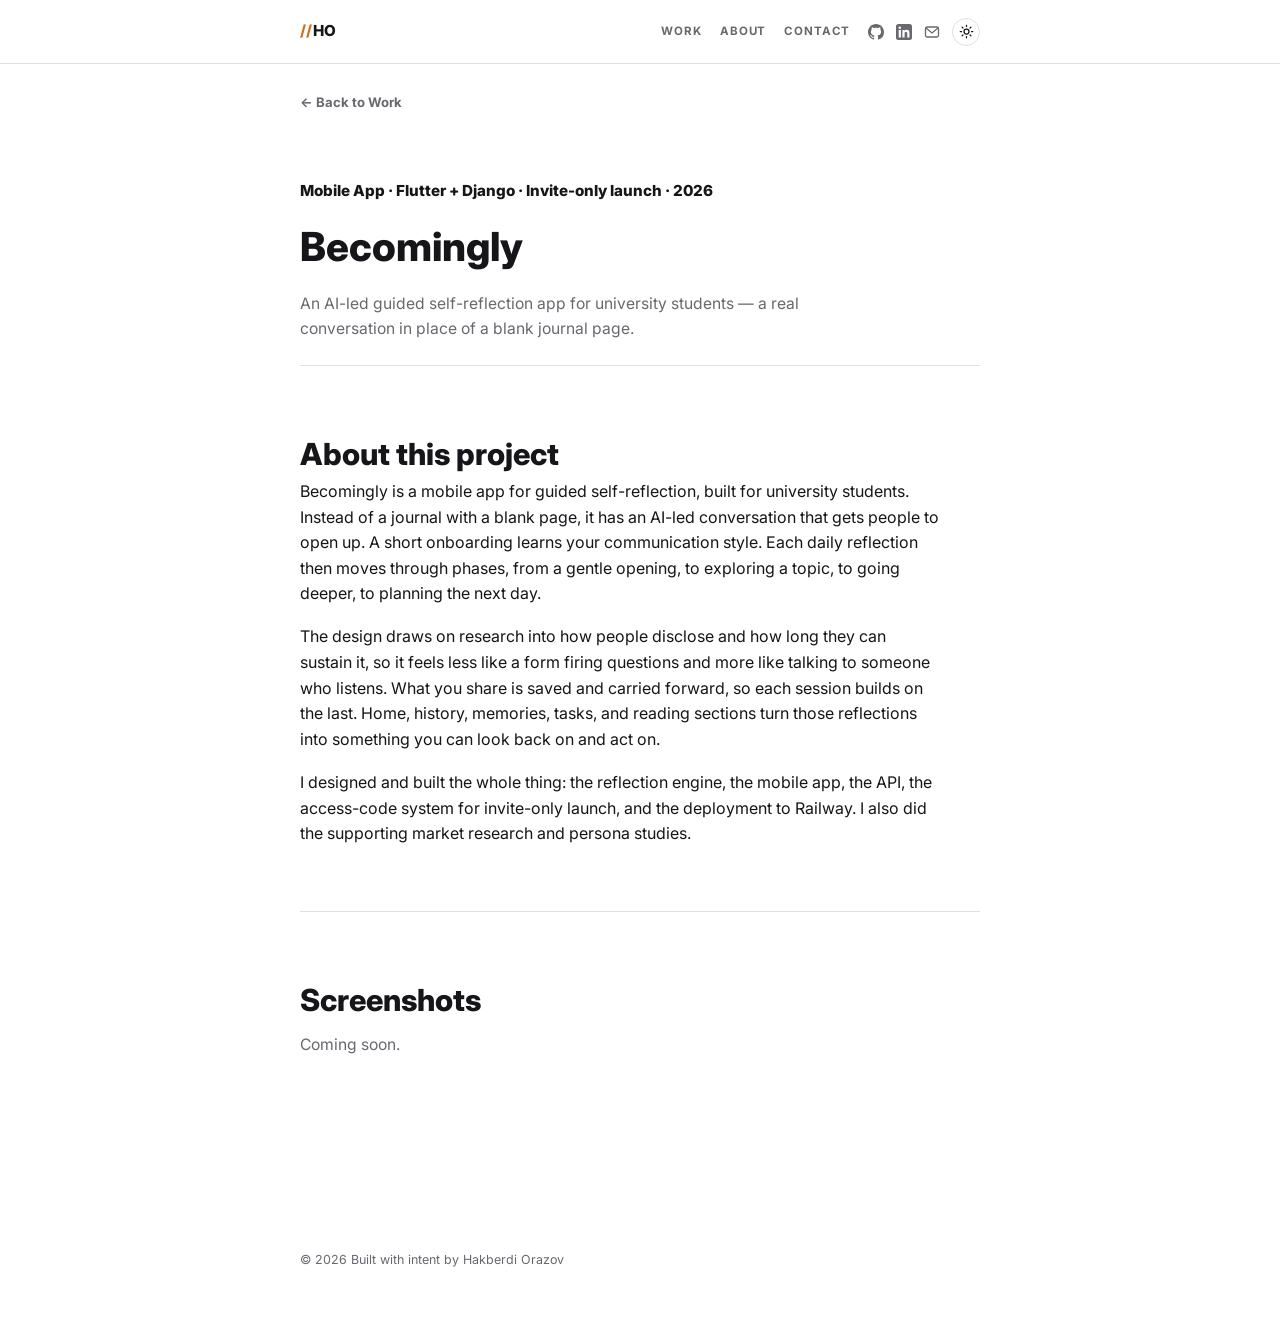
==== work/becomingly.html @ d102b822 "Add dedicated detail pages for each Work entry Replaces the full bullet-list timeline items with a s" ====
<!DOCTYPE html>
<html lang="en">
<head>
  <meta charset="UTF-8" />
  <meta name="viewport" content="width=device-width, initial-scale=1.0" />
  <title>Becomingly — Hakberdi Orazov</title>
  <meta name="description" content="Becomingly: an AI-led guided self-reflection app for university students, built by Hakberdi Orazov." />
  <link rel="icon" type="image/svg+xml" href="../assets/img/favicon.svg" />
  <link rel="alternate icon" href="../assets/img/favicon.png" />
  <link rel="apple-touch-icon" href="../assets/img/favicon.png" />
  <link rel="preconnect" href="https://fonts.googleapis.com" />
  <link rel="preconnect" href="https://fonts.gstatic.com" crossorigin />
  <link href="https://fonts.googleapis.com/css2?family=Inter:wght@400;500;600;700;800&display=swap" rel="stylesheet" />
  <link rel="stylesheet" href="../assets/css/style.css?v=5" />
  <script>
    (function () {
      var saved = localStorage.getItem("theme");
      var theme = saved || (window.matchMedia("(prefers-color-scheme: light)").matches ? "light" : "dark");
      document.documentElement.setAttribute("data-theme", theme);
    })();
  </script>
</head>
<body>

  <header class="site-nav">
    <div class="site-nav__inner">
      <a href="../index.html#top" class="card__logo"><span>//</span>HO</a>
      <div class="card__nav-right">
        <nav class="card__nav-links">
          <a href="../index.html#work">Work</a>
          <a href="../index.html#about">About</a>
          <a href="../index.html#contact">Contact</a>
        </nav>
        <div class="card__nav-icons">
          <a href="https://github.com/Hakberdi11" target="_blank" rel="noopener" aria-label="GitHub">
            <svg width="16" height="16" viewBox="0 0 16 16" fill="currentColor"><path d="M8 0C3.58 0 0 3.58 0 8c0 3.54 2.29 6.53 5.47 7.59.4.07.55-.17.55-.38 0-.19-.01-.82-.01-1.49-2.01.37-2.53-.49-2.69-.94-.09-.23-.48-.94-.82-1.13-.28-.15-.68-.52-.01-.53.63-.01 1.08.58 1.23.82.72 1.21 1.87.87 2.33.66.07-.52.28-.87.51-1.07-1.78-.2-3.64-.89-3.64-3.95 0-.87.31-1.59.82-2.15-.08-.2-.36-1.02.08-2.12 0 0 .67-.21 2.2.82.64-.18 1.32-.27 2-.27.68 0 1.36.09 2 .27 1.53-1.04 2.2-.82 2.2-.82.44 1.1.16 1.92.08 2.12.51.56.82 1.27.82 2.15 0 3.07-1.87 3.75-3.65 3.95.29.25.54.73.54 1.48 0 1.07-.01 1.93-.01 2.2 0 .21.15.46.55.38A8.01 8.01 0 0 0 16 8c0-4.42-3.58-8-8-8z"/></svg>
          </a>
          <a href="https://www.linkedin.com/in/hakberdi-orazov-99209b332" target="_blank" rel="noopener" aria-label="LinkedIn">
            <svg width="16" height="16" viewBox="0 0 16 16" fill="currentColor"><path d="M13.5 0h-11A2.5 2.5 0 0 0 0 2.5v11A2.5 2.5 0 0 0 2.5 16h11a2.5 2.5 0 0 0 2.5-2.5v-11A2.5 2.5 0 0 0 13.5 0zM4.94 13.5H2.68V6h2.26v7.5zM3.81 5.02a1.31 1.31 0 1 1 0-2.62 1.31 1.31 0 0 1 0 2.62zM13.5 13.5h-2.25V9.85c0-.87-.02-1.99-1.21-1.99-1.21 0-1.4.95-1.4 1.93v3.71H6.4V6h2.16v1.02h.03c.3-.57 1.04-1.17 2.14-1.17 2.29 0 2.71 1.51 2.71 3.47v4.18z"/></svg>
          </a>
          <a href="mailto:hakyorazov@gmail.com" aria-label="Email">
            <svg width="16" height="16" viewBox="0 0 16 16" fill="none" stroke="currentColor" stroke-width="1.3"><rect x="1.5" y="3" width="13" height="10" rx="1.5"/><path d="M2 4l6 5 6-5"/></svg>
          </a>
          <button class="theme-toggle" id="themeToggle" aria-label="Toggle color theme">
            <svg class="icon-sun" viewBox="0 0 24 24" fill="none" stroke="currentColor" stroke-width="2" stroke-linecap="round"><circle cx="12" cy="12" r="4"/><path d="M12 2v2M12 20v2M4.93 4.93l1.41 1.41M17.66 17.66l1.41 1.41M2 12h2M20 12h2M4.93 19.07l1.41-1.41M17.66 6.34l1.41-1.41"/></svg>
            <svg class="icon-moon" viewBox="0 0 24 24" fill="none" stroke="currentColor" stroke-width="2" stroke-linecap="round"><path d="M21 12.79A9 9 0 1 1 11.21 3 7 7 0 0 0 21 12.79z"/></svg>
          </button>
        </div>
      </div>
    </div>
  </header>

  <div class="shell">
    <a class="back-link" href="../index.html#work">&larr; Back to Work</a>

    <section class="section project-header">
      <p class="block-title">Mobile App &middot; Flutter + Django &middot; Invite-only launch &middot; 2026</p>
      <h1>Becomingly</h1>
      <p class="hero__bio">An AI-led guided self-reflection app for university students &mdash; a real conversation in place of a blank journal page.</p>
    </section>

    <section class="section">
      <h2 class="section__heading">About this project</h2>
      <div class="prose">
        <p>Becomingly is a mobile app for guided self-reflection, built for university students. Instead of a journal with a blank page, it has an AI-led conversation that gets people to open up. A short onboarding learns your communication style. Each daily reflection then moves through phases, from a gentle opening, to exploring a topic, to going deeper, to planning the next day.</p>
        <p>The design draws on research into how people disclose and how long they can sustain it, so it feels less like a form firing questions and more like talking to someone who listens. What you share is saved and carried forward, so each session builds on the last. Home, history, memories, tasks, and reading sections turn those reflections into something you can look back on and act on.</p>
        <p>I designed and built the whole thing: the reflection engine, the mobile app, the API, the access-code system for invite-only launch, and the deployment to Railway. I also did the supporting market research and persona studies.</p>
      </div>
    </section>

    <section class="section">
      <h2 class="section__heading">Screenshots</h2>
      <p class="section__intro">Coming soon.</p>
    </section>
  </div>

  <footer class="footer">
    <span>&copy; 2026 Built with intent by Hakberdi Orazov</span>
  </footer>

  <script>
    var toggle = document.getElementById("themeToggle");
    toggle.addEventListener("click", function () {
      var current = document.documentElement.getAttribute("data-theme");
      var next = current === "light" ? "dark" : "light";
      document.documentElement.setAttribute("data-theme", next);
      localStorage.setItem("theme", next);
    });
  </script>
</body>
</html>
---- assets/css/style.css ----
:root {
  --bg: #000000;
  --fg: #f2f2f3;
  --muted: #9a9aa2;
  --line: rgba(255, 255, 255, 0.12);
  --tag-bg: rgba(255, 255, 255, 0.06);
  --accent: #f0a044;
  --gutter: clamp(1.25rem, 4vw, 2.5rem);
  --font: "Inter", "Helvetica Neue", Arial, sans-serif;
}

:root[data-theme="light"] {
  --bg: #ffffff;
  --fg: #16161a;
  --muted: #68686f;
  --line: rgba(0, 0, 0, 0.12);
  --tag-bg: rgba(0, 0, 0, 0.05);
  --accent: #c9701f;
}

* {
  box-sizing: border-box;
  margin: 0;
  padding: 0;
}

html {
  scroll-behavior: smooth;
}

body {
  background: var(--bg);
  color: var(--fg);
  font-family: var(--font);
  line-height: 1.6;
  -webkit-font-smoothing: antialiased;
  transition: background 0.2s ease, color 0.2s ease;
}

a {
  color: inherit;
  text-decoration: none;
}

.sr-only {
  position: absolute;
  width: 1px;
  height: 1px;
  overflow: hidden;
  clip: rect(0 0 0 0);
  white-space: nowrap;
}

.shell {
  max-width: 760px;
  margin: 0 auto;
  padding: 0 var(--gutter) 6rem;
}

/* Nav */
.site-nav {
  position: sticky;
  top: 0;
  z-index: 10;
  background: var(--bg);
  border-bottom: 1px solid var(--line);
  transition: background 0.2s ease, border-color 0.2s ease;
}

.site-nav__inner {
  max-width: 760px;
  margin: 0 auto;
  display: flex;
  align-items: center;
  justify-content: space-between;
  gap: 1rem;
  padding: 1.1rem var(--gutter);
}

.card__logo {
  font-weight: 800;
  font-size: 0.95rem;
  letter-spacing: 0.02em;
}

.card__logo span {
  color: var(--accent);
}

.card__nav-right {
  display: flex;
  align-items: center;
  gap: 1.1rem;
}

.card__nav-links {
  display: flex;
  gap: 1.1rem;
  font-size: 0.72rem;
  font-weight: 700;
  letter-spacing: 0.08em;
  text-transform: uppercase;
  color: var(--muted);
}

.card__nav-links a:hover {
  color: var(--fg);
}

.card__nav-icons {
  display: flex;
  align-items: center;
  gap: 0.75rem;
}

.card__nav-icons a,
.card__nav-icons span {
  display: inline-flex;
  color: var(--muted);
}

.card__nav-icons svg {
  width: 16px;
  height: 16px;
}

.card__nav-icons a:hover {
  color: var(--fg);
}

.theme-toggle {
  display: inline-flex;
  align-items: center;
  justify-content: center;
  width: 28px;
  height: 28px;
  border-radius: 50%;
  border: 1px solid var(--line);
  background: none;
  color: var(--fg);
  cursor: pointer;
}

.theme-toggle svg {
  width: 15px;
  height: 15px;
}

.theme-toggle .icon-sun {
  display: none;
}

:root[data-theme="light"] .theme-toggle .icon-sun {
  display: block;
}

:root[data-theme="light"] .theme-toggle .icon-moon {
  display: none;
}

/* Sections */
.section {
  padding: clamp(2.5rem, 6vw, 4rem) 0;
}

.section + .section {
  border-top: 1px solid var(--line);
}

/* Squiggle divider */
.squiggle {
  width: 96px;
  height: 12px;
  margin: 1.1rem 0 1.6rem;
  color: var(--accent);
}

/* Hero */
.hero__greeting {
  font-size: clamp(1.4rem, 3.2vw, 1.75rem);
  font-weight: 700;
}

.hero__greeting .accent {
  color: var(--accent);
}

.hero__bio {
  color: var(--muted);
  font-size: 0.98rem;
  max-width: 34rem;
}

.hero__bio a {
  text-decoration: underline;
  text-underline-offset: 3px;
  color: var(--fg);
}

.block-title {
  font-size: 0.95rem;
  font-weight: 800;
  margin-bottom: 0.75rem;
}

.find-me {
  display: flex;
  flex-wrap: wrap;
  gap: 1.5rem 1.75rem;
}

.find-me a {
  display: inline-flex;
  align-items: center;
  gap: 0.5rem;
  font-size: 0.9rem;
  color: var(--fg);
}

.find-me a:hover {
  color: var(--accent);
}

.find-me svg {
  width: 16px;
  height: 16px;
  color: var(--muted);
}

.mini-contact p {
  font-size: 0.9rem;
  color: var(--muted);
}

.mini-contact a {
  font-weight: 700;
  color: var(--fg);
  text-decoration: underline;
  text-underline-offset: 3px;
}

/* Footer */
.footer {
  max-width: 760px;
  margin: 0 auto;
  padding: 2rem var(--gutter) 3rem;
  font-size: 0.78rem;
  color: var(--muted);
}

/* Section headings */
.section__heading {
  font-size: clamp(1.5rem, 3.5vw, 1.9rem);
  font-weight: 800;
}

.section__intro {
  color: var(--muted);
  font-size: 0.98rem;
  max-width: 34rem;
  margin-top: 0.5rem;
}

.tag-row {
  display: flex;
  flex-wrap: wrap;
  gap: 0.6rem;
  margin-bottom: 2.25rem;
}

.tag {
  background: var(--tag-bg);
  border: 1px solid var(--line);
  color: var(--fg);
  font-size: 0.8rem;
  font-weight: 600;
  padding: 0.4rem 0.85rem;
  border-radius: 999px;
}

.timeline {
  list-style: none;
  display: grid;
  gap: 1.5rem;
}

.timeline__item {
  display: grid;
  grid-template-columns: auto 1fr;
  gap: 0.85rem;
}

.timeline__dot {
  width: 9px;
  height: 9px;
  border-radius: 50%;
  background: var(--accent);
  margin-top: 0.5rem;
}

.timeline__dot--pending {
  background: var(--muted);
}

.timeline__role {
  font-weight: 700;
  font-size: 0.98rem;
}

.timeline__link {
  font-weight: 600;
  color: var(--accent);
  margin-left: 0.4rem;
}

.timeline__status {
  font-weight: 500;
  color: var(--muted);
  margin-left: 0.4rem;
  font-size: 0.85rem;
}

.timeline__meta {
  color: var(--muted);
  font-size: 0.82rem;
  margin: 0.15rem 0 0.4rem;
}

.timeline__item ul {
  list-style: disc;
  padding-left: 1.1rem;
  color: var(--muted);
  font-size: 0.9rem;
  display: grid;
  gap: 0.2rem;
}

.timeline__desc {
  color: var(--muted);
  font-size: 0.9rem;
  display: -webkit-box;
  -webkit-line-clamp: 2;
  -webkit-box-orient: vertical;
  overflow: hidden;
  max-width: 34rem;
  margin-bottom: 0.5rem;
}

.see-more {
  display: inline-block;
  font-size: 0.82rem;
  font-weight: 700;
  color: var(--accent);
}

.see-more:hover {
  text-decoration: underline;
  text-underline-offset: 3px;
}

/* Project detail pages */
.back-link {
  display: inline-block;
  font-size: 0.82rem;
  font-weight: 700;
  color: var(--muted);
  margin-top: 1.75rem;
}

.back-link:hover {
  color: var(--fg);
}

.project-header {
  padding-bottom: 1.5rem;
}

.project-header h1 {
  font-size: clamp(1.75rem, 5vw, 2.5rem);
  font-weight: 800;
  margin: 0.5rem 0 0.75rem;
}

.project-media {
  position: relative;
  width: 100%;
  aspect-ratio: 16 / 9;
  border-radius: 12px;
  overflow: hidden;
  background: var(--tag-bg);
  border: 1px solid var(--line);
}

.project-media iframe {
  position: absolute;
  inset: 0;
  width: 100%;
  height: 100%;
  border: 0;
}

.gallery {
  display: grid;
  grid-template-columns: repeat(auto-fit, minmax(14rem, 1fr));
  gap: 1rem;
}

.gallery img {
  width: 100%;
  border-radius: 10px;
  border: 1px solid var(--line);
  display: block;
}

.prose {
  display: grid;
  gap: 1.1rem;
  max-width: 40rem;
  font-size: 1rem;
  color: var(--fg);
}

.prose p {
  color: inherit;
}

.people-grid {
  display: flex;
  flex-wrap: wrap;
  gap: 1.5rem;
}

.person {
  display: flex;
  flex-direction: column;
  align-items: center;
  gap: 0.5rem;
  width: 5.5rem;
  text-align: center;
}

.person:hover .person__avatar {
  outline: 2px solid var(--accent);
  outline-offset: 2px;
}

.person__avatar {
  width: 56px;
  height: 56px;
  border-radius: 50%;
  display: flex;
  align-items: center;
  justify-content: center;
  background: var(--tag-bg);
  border: 1px solid var(--line);
  font-weight: 800;
  font-size: 0.95rem;
  color: var(--fg);
}

.person__name {
  font-size: 0.78rem;
  color: var(--muted);
}

@media (max-width: 640px) {
  .site-nav__inner {
    flex-wrap: wrap;
    row-gap: 0.6rem;
  }

  .card__nav-right {
    width: 100%;
    justify-content: space-between;
  }
}
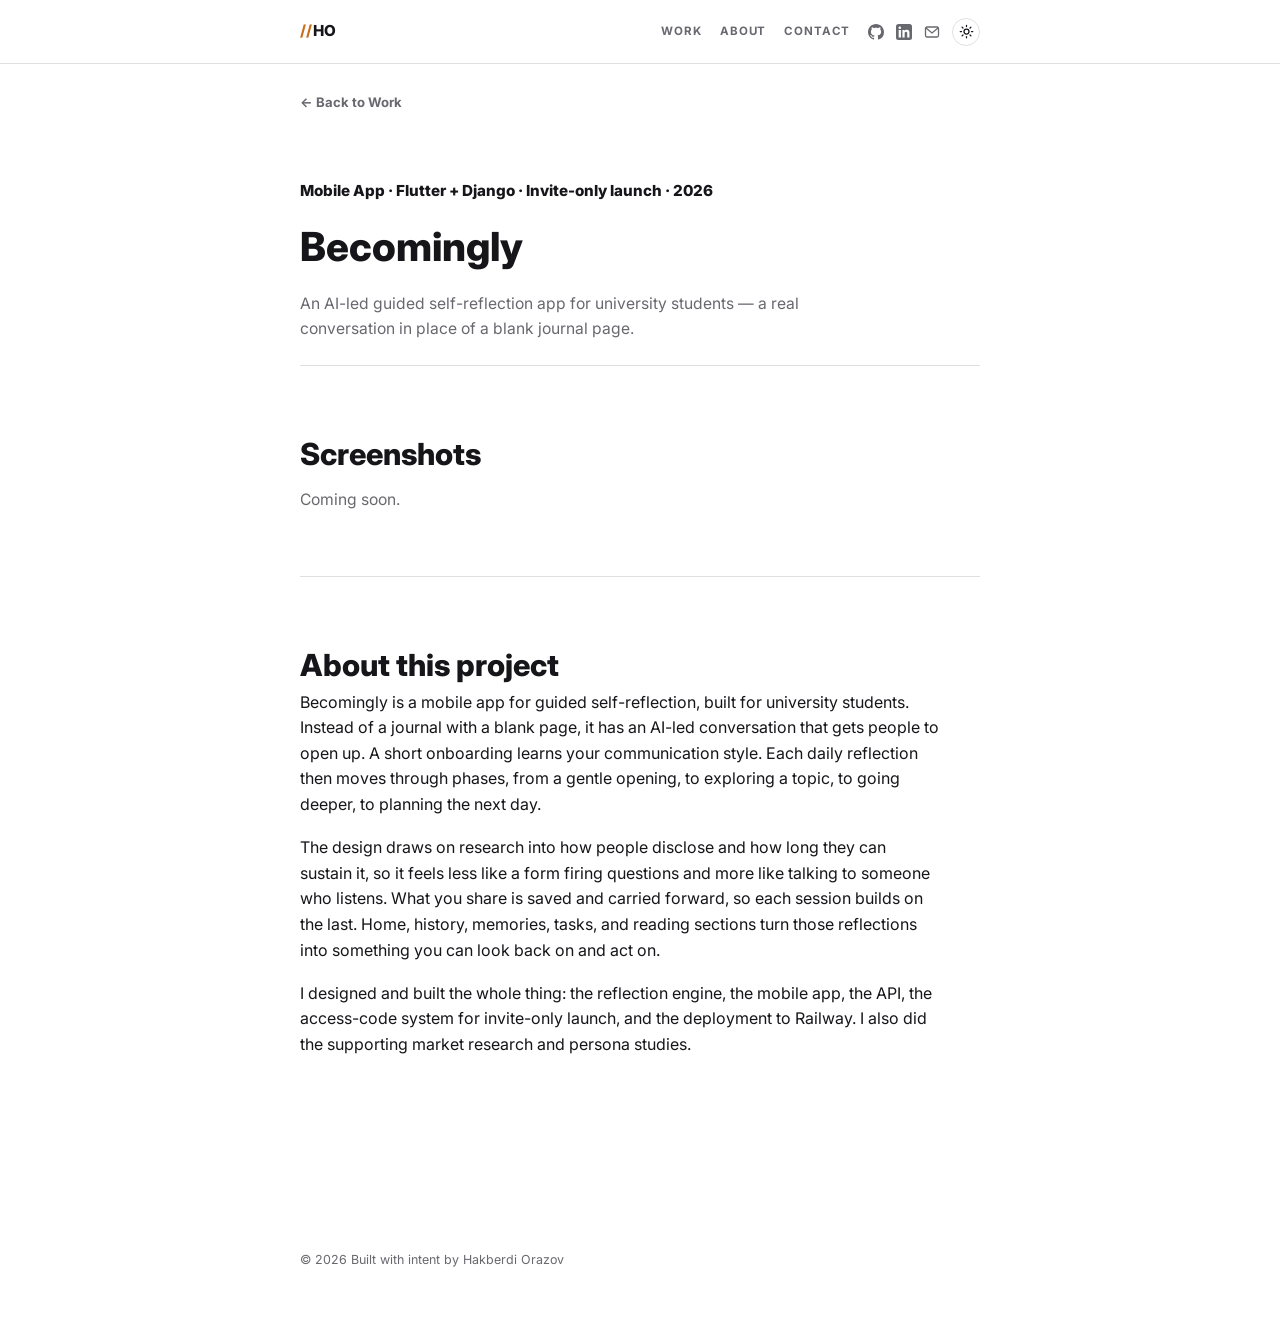
==== commit ee888e61: "Style See more as a real button, move screenshots above write-up "See more" is now a filled accent-c" ====
--- a/work/becomingly.html
+++ b/work/becomingly.html
@@ -60,17 +60,17 @@
     </section>
 
     <section class="section">
+      <h2 class="section__heading">Screenshots</h2>
+      <p class="section__intro">Coming soon.</p>
+    </section>
+
+    <section class="section">
       <h2 class="section__heading">About this project</h2>
       <div class="prose">
         <p>Becomingly is a mobile app for guided self-reflection, built for university students. Instead of a journal with a blank page, it has an AI-led conversation that gets people to open up. A short onboarding learns your communication style. Each daily reflection then moves through phases, from a gentle opening, to exploring a topic, to going deeper, to planning the next day.</p>
         <p>The design draws on research into how people disclose and how long they can sustain it, so it feels less like a form firing questions and more like talking to someone who listens. What you share is saved and carried forward, so each session builds on the last. Home, history, memories, tasks, and reading sections turn those reflections into something you can look back on and act on.</p>
         <p>I designed and built the whole thing: the reflection engine, the mobile app, the API, the access-code system for invite-only launch, and the deployment to Railway. I also did the supporting market research and persona studies.</p>
       </div>
-    </section>
-
-    <section class="section">
-      <h2 class="section__heading">Screenshots</h2>
-      <p class="section__intro">Coming soon.</p>
     </section>
   </div>
 
--- a/assets/css/style.css
+++ b/assets/css/style.css
@@ -347,15 +347,20 @@
 }
 
 .see-more {
-  display: inline-block;
-  font-size: 0.82rem;
-  font-weight: 700;
-  color: var(--accent);
+  display: inline-flex;
+  align-items: center;
+  gap: 0.3rem;
+  padding: 0.45rem 0.95rem;
+  border-radius: 999px;
+  background: var(--accent);
+  color: var(--bg);
+  font-size: 0.8rem;
+  font-weight: 700;
+  transition: opacity 0.15s ease, transform 0.15s ease;
 }
 
 .see-more:hover {
-  text-decoration: underline;
-  text-underline-offset: 3px;
+  opacity: 0.85;
 }
 
 /* Project detail pages */
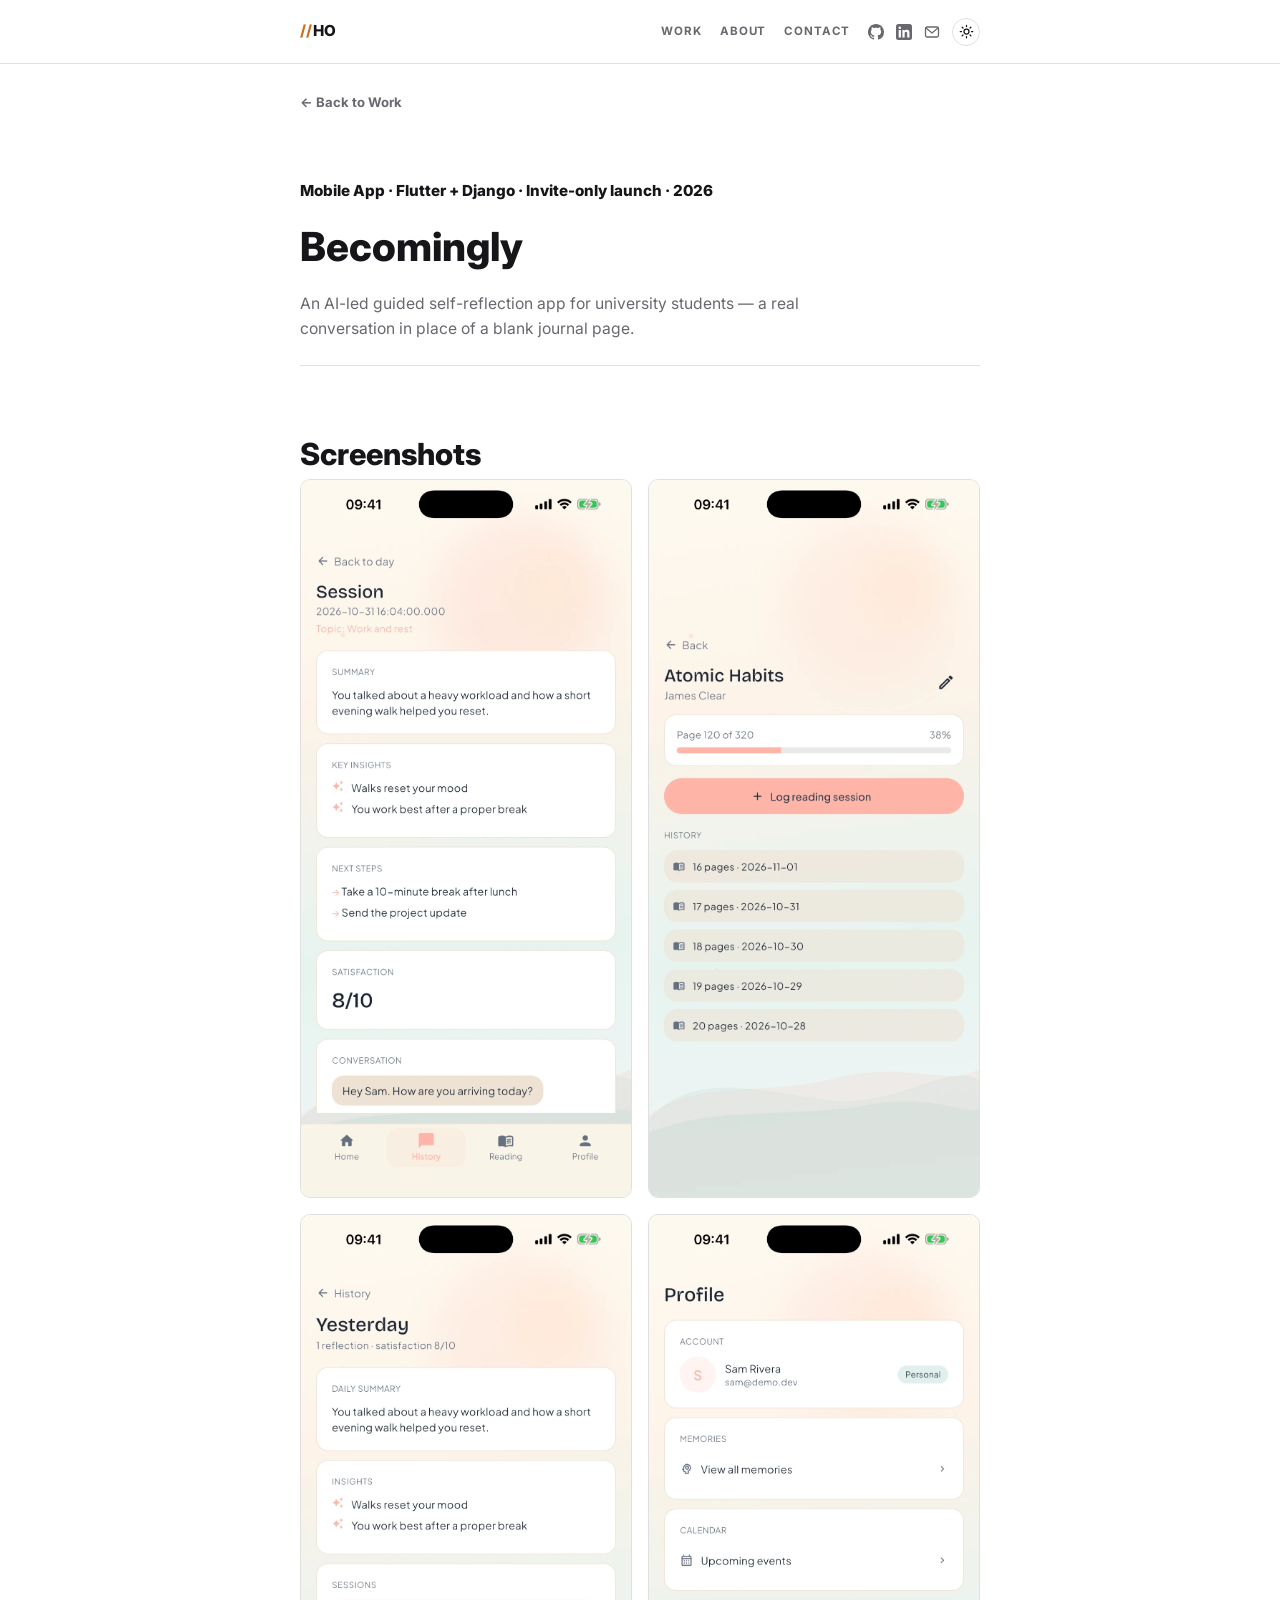
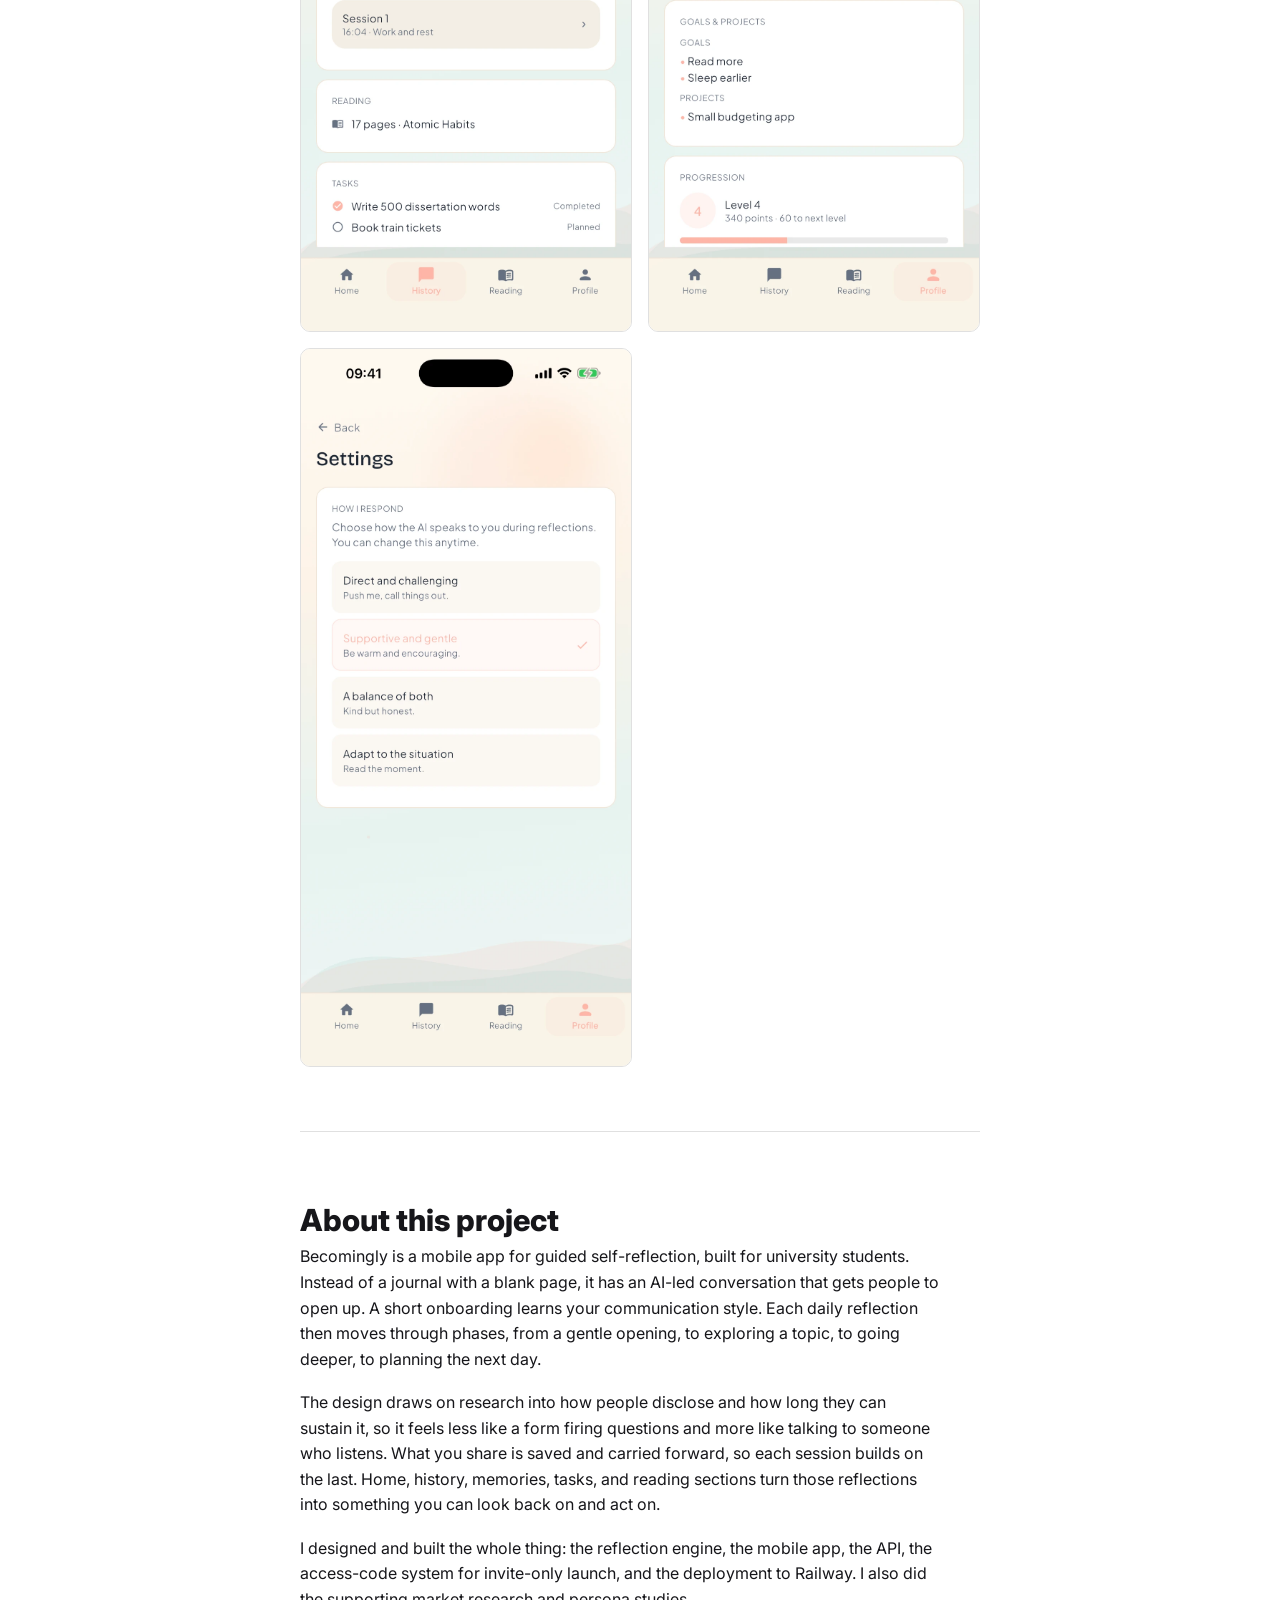
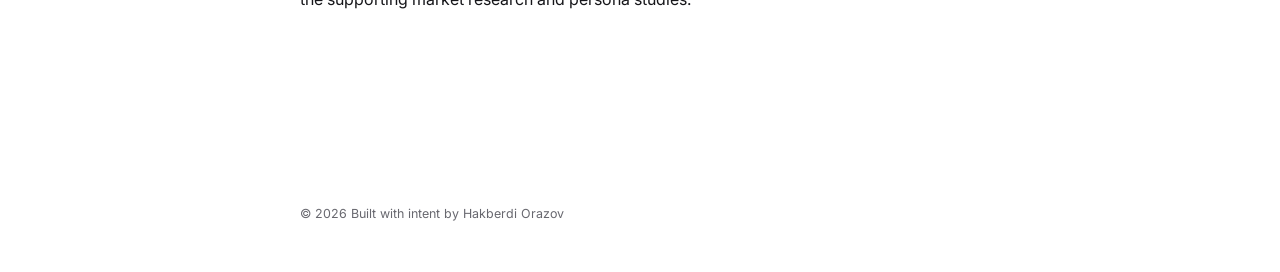
==== commit cfbd8551: "Add real Becomingly app screenshots to Screenshots gallery Replaces the "Coming soon" placeholder wi" ====
--- a/work/becomingly.html
+++ b/work/becomingly.html
@@ -61,7 +61,13 @@
 
     <section class="section">
       <h2 class="section__heading">Screenshots</h2>
-      <p class="section__intro">Coming soon.</p>
+      <div class="gallery">
+        <img src="../assets/img/becomingly/session-detail.webp" alt="Becomingly session detail, showing a guided reflection conversation" loading="lazy" />
+        <img src="../assets/img/becomingly/reading-detail.webp" alt="Becomingly reading detail screen" loading="lazy" />
+        <img src="../assets/img/becomingly/history-day.webp" alt="Becomingly history view for a past day" loading="lazy" />
+        <img src="../assets/img/becomingly/profile.webp" alt="Becomingly profile page" loading="lazy" />
+        <img src="../assets/img/becomingly/settings-tone.webp" alt="Becomingly AI tone settings screen" loading="lazy" />
+      </div>
     </section>
 
     <section class="section">
--- a/assets/css/style.css
+++ b/assets/css/style.css
@@ -347,20 +347,15 @@
 }
 
 .see-more {
-  display: inline-flex;
-  align-items: center;
-  gap: 0.3rem;
-  padding: 0.45rem 0.95rem;
-  border-radius: 999px;
-  background: var(--accent);
-  color: var(--bg);
-  font-size: 0.8rem;
-  font-weight: 700;
-  transition: opacity 0.15s ease, transform 0.15s ease;
+  display: inline-block;
+  font-size: 0.82rem;
+  font-weight: 700;
+  color: var(--accent);
 }
 
 .see-more:hover {
-  opacity: 0.85;
+  text-decoration: underline;
+  text-underline-offset: 3px;
 }
 
 /* Project detail pages */
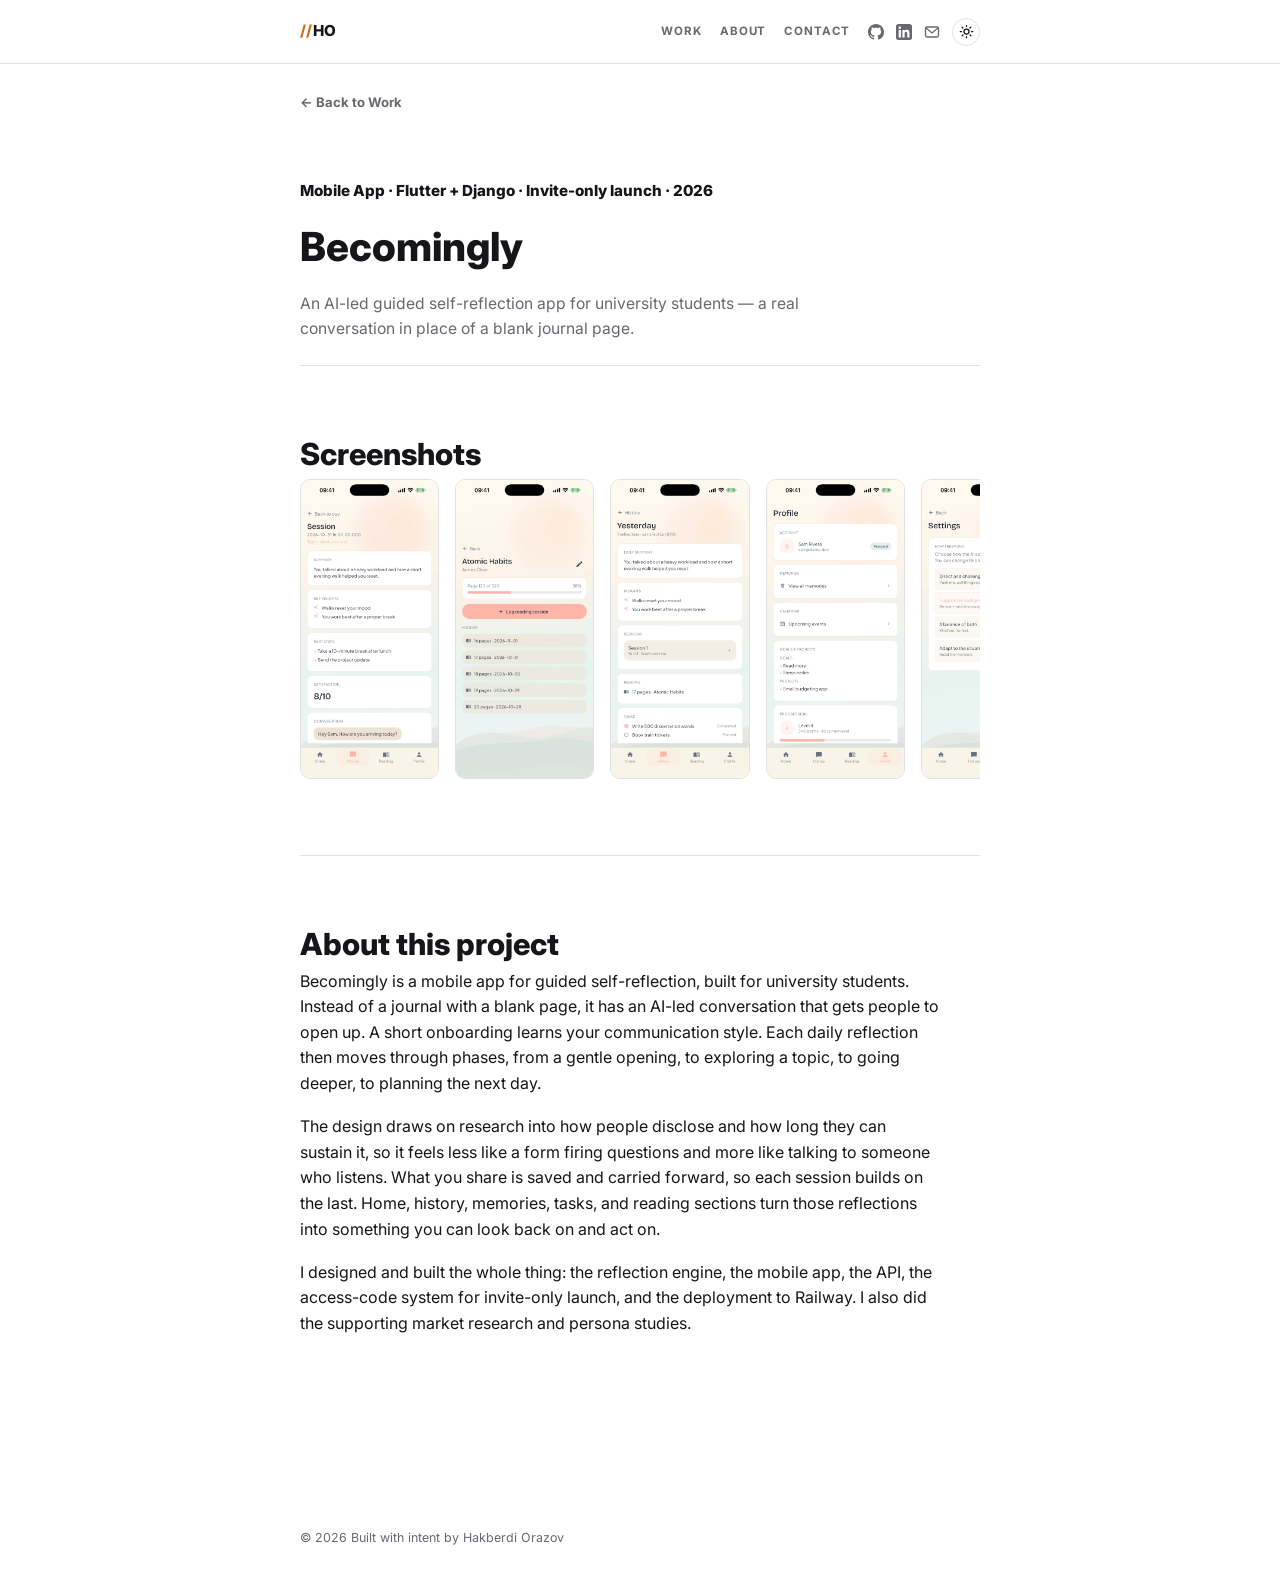
==== commit 925fa0f1: "Turn project screenshot gallery into a horizontal carousel Smaller, fixed-height images with horizon" ====
--- a/work/becomingly.html
+++ b/work/becomingly.html
@@ -11,7 +11,7 @@
   <link rel="preconnect" href="https://fonts.googleapis.com" />
   <link rel="preconnect" href="https://fonts.gstatic.com" crossorigin />
   <link href="https://fonts.googleapis.com/css2?family=Inter:wght@400;500;600;700;800&display=swap" rel="stylesheet" />
-  <link rel="stylesheet" href="../assets/css/style.css?v=5" />
+  <link rel="stylesheet" href="../assets/css/style.css?v=6" />
   <script>
     (function () {
       var saved = localStorage.getItem("theme");
--- a/assets/css/style.css
+++ b/assets/css/style.css
@@ -400,16 +400,37 @@
 }
 
 .gallery {
-  display: grid;
-  grid-template-columns: repeat(auto-fit, minmax(14rem, 1fr));
+  display: flex;
   gap: 1rem;
+  overflow-x: auto;
+  padding-bottom: 0.75rem;
+  scroll-snap-type: x mandatory;
+  -webkit-overflow-scrolling: touch;
 }
 
 .gallery img {
-  width: 100%;
+  flex: 0 0 auto;
+  height: 300px;
+  width: auto;
   border-radius: 10px;
   border: 1px solid var(--line);
   display: block;
+  scroll-snap-align: start;
+}
+
+.gallery::-webkit-scrollbar {
+  height: 6px;
+}
+
+.gallery::-webkit-scrollbar-thumb {
+  background: var(--line);
+  border-radius: 999px;
+}
+
+@media (max-width: 640px) {
+  .gallery img {
+    height: 220px;
+  }
 }
 
 .prose {
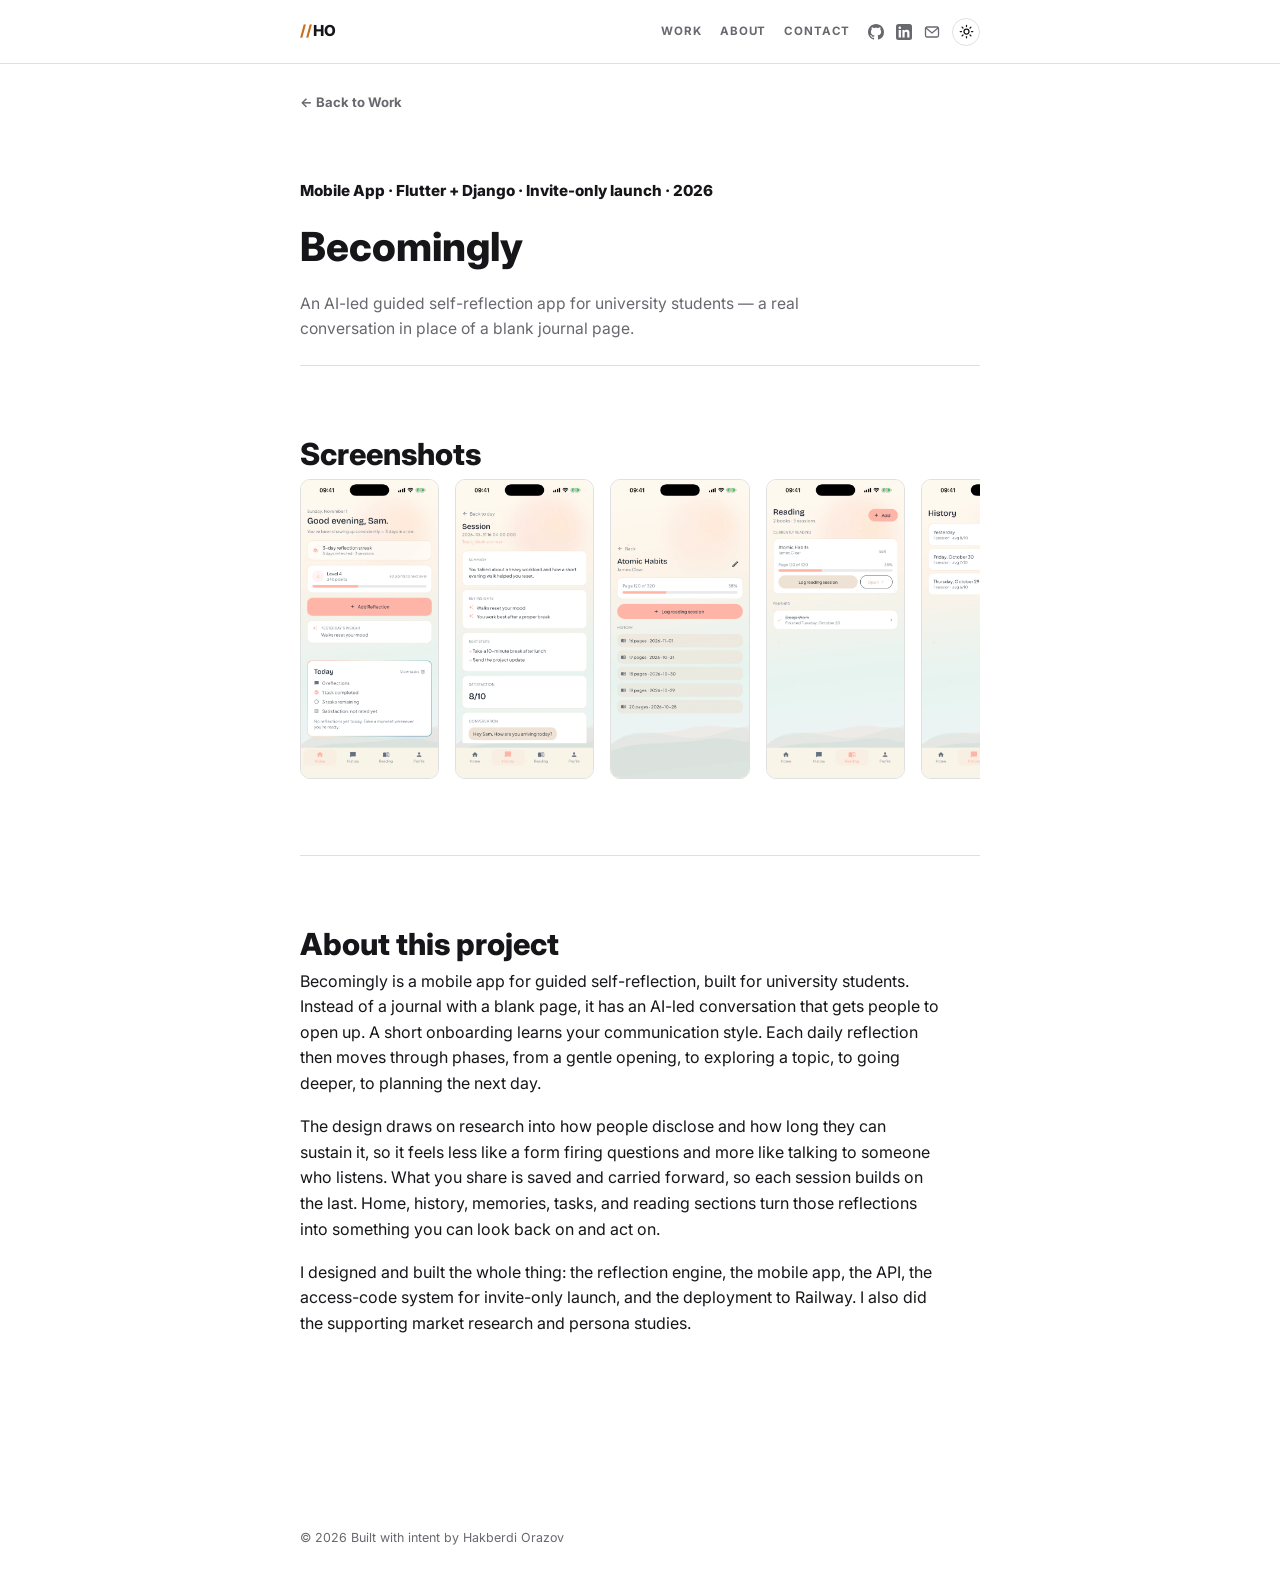
==== commit 39375282: "Add 5 more Becomingly screenshots (home, reading list, history list, tasks, memories)" ====
--- a/work/becomingly.html
+++ b/work/becomingly.html
@@ -62,9 +62,14 @@
     <section class="section">
       <h2 class="section__heading">Screenshots</h2>
       <div class="gallery">
+        <img src="../assets/img/becomingly/home.webp" alt="Becomingly home screen with streak, level, and today's summary" loading="lazy" />
         <img src="../assets/img/becomingly/session-detail.webp" alt="Becomingly session detail, showing a guided reflection conversation" loading="lazy" />
         <img src="../assets/img/becomingly/reading-detail.webp" alt="Becomingly reading detail screen" loading="lazy" />
+        <img src="../assets/img/becomingly/reading-list.webp" alt="Becomingly reading list screen" loading="lazy" />
+        <img src="../assets/img/becomingly/history-list.webp" alt="Becomingly history list screen" loading="lazy" />
         <img src="../assets/img/becomingly/history-day.webp" alt="Becomingly history view for a past day" loading="lazy" />
+        <img src="../assets/img/becomingly/tasks.webp" alt="Becomingly tasks screen" loading="lazy" />
+        <img src="../assets/img/becomingly/memories.webp" alt="Becomingly memories screen" loading="lazy" />
         <img src="../assets/img/becomingly/profile.webp" alt="Becomingly profile page" loading="lazy" />
         <img src="../assets/img/becomingly/settings-tone.webp" alt="Becomingly AI tone settings screen" loading="lazy" />
       </div>
